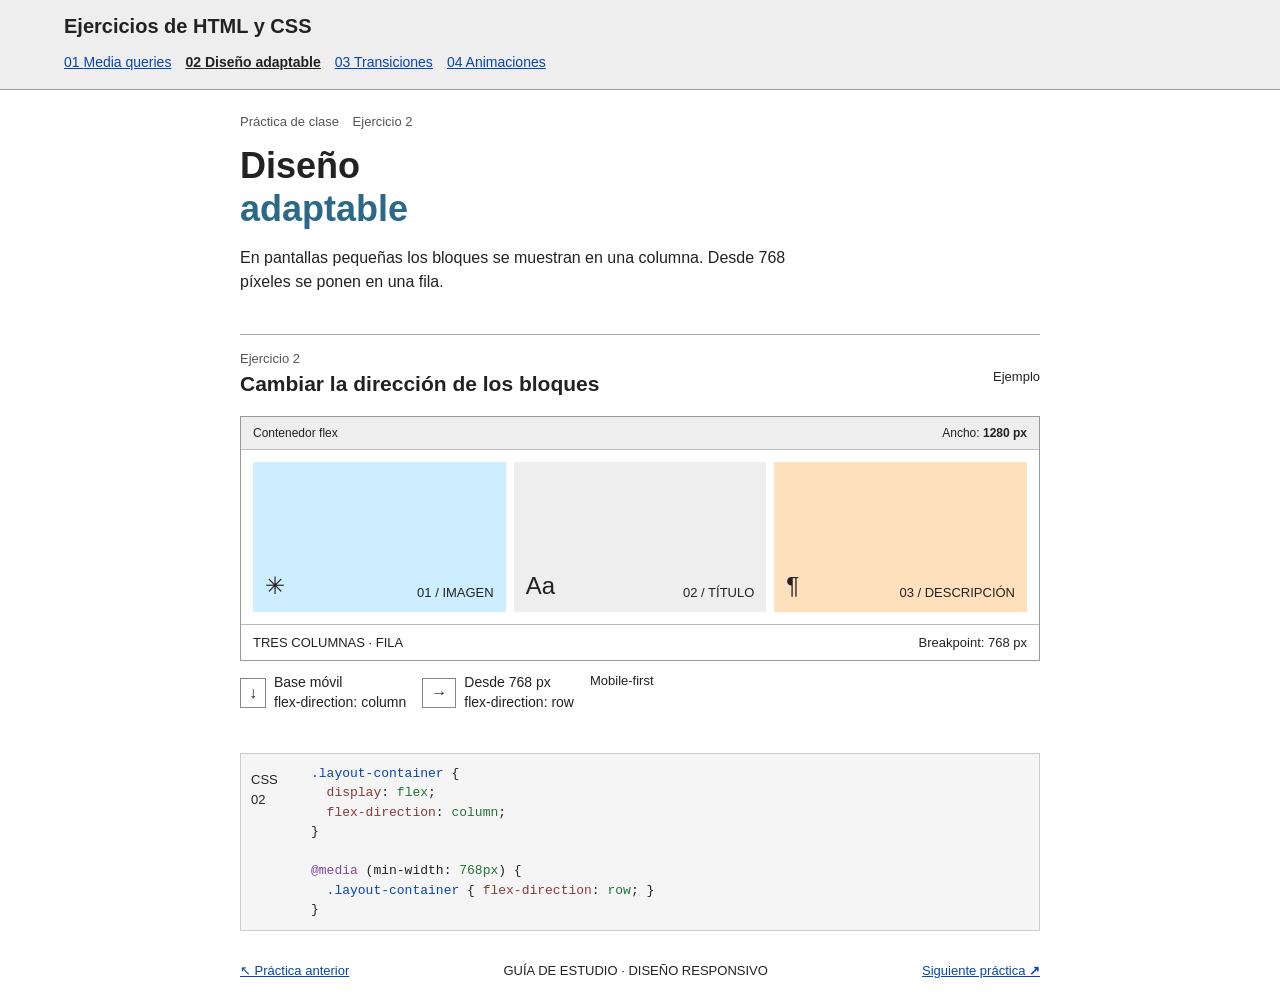
==== pagina 2.html @ 7129fe1b "Add files via upload" ====
<!doctype html>
<html lang="es">
<head>
  <meta charset="utf-8">
  <meta name="viewport" content="width=device-width, initial-scale=1">
  <meta name="theme-color" content="#f5f4ee">
  <title>Práctica 2 · Diseño adaptable</title>
  <link rel="stylesheet" href="css/estilos.css">
</head>
<body id="pagina2">
  <header class="site-header">
    <a class="wordmark" href="pagina 1.html" aria-label="Inicio de las prácticas">Ejercicios de HTML y CSS</a>
    <nav class="page-nav" aria-label="Ejercicios">
      <a href="pagina 1.html">01 <span>Media queries</span></a>
      <a class="active" href="pagina 2.html" aria-current="page">02 <span>Diseño adaptable</span></a>
      <a href="pagina 3.html">03 <span>Transiciones</span></a>
      <a href="pagina 4.html">04 <span>Animaciones</span></a>
    </nav>
  </header>
  <main>
    <section class="intro">
      <p class="eyebrow">Práctica de clase <span>Ejercicio 2</span></p>
      <h1>Diseño<br><em>adaptable</em></h1>
      <p class="intro-copy">En pantallas pequeñas los bloques se muestran en una columna. Desde 768 píxeles se ponen en una fila.</p>
    </section>
    <section class="lab" aria-labelledby="layout-title">
      <div class="lab-heading">
        <div><p class="eyebrow">Ejercicio 2</p><h2 id="layout-title">Cambiar la dirección de los bloques</h2></div>
        <span class="live-tag">Ejemplo</span>
      </div>
      <div class="layout-demo">
        <div class="layout-top"><span>Contenedor flex</span><span class="layout-width">Ancho: <b>---</b></span></div>
        <div class="layout-container">
          <article class="layout-tile tile-image"><span class="tile-symbol">✳</span><span>01 / IMAGEN</span></article>
          <article class="layout-tile tile-title"><span class="tile-symbol">Aa</span><span>02 / TÍTULO</span></article>
          <article class="layout-tile tile-copy"><span class="tile-symbol">¶</span><span>03 / DESCRIPCIÓN</span></article>
        </div>
        <div class="layout-status"><span class="layout-state layout-state-mobile">UNA COLUMNA · COLUMNA</span><span class="layout-state layout-state-desktop">TRES COLUMNAS · FILA</span><span>Breakpoint: 768 px</span></div>
      </div>
      <div class="lesson-row">
        <div><span class="lesson-number">↓</span><p>Base móvil<br><span>flex-direction: column</span></p></div>
        <div><span class="lesson-number">→</span><p>Desde 768 px<br><span>flex-direction: row</span></p></div>
        <code>Mobile-first</code>
      </div>
    </section>
    <section class="code-note" aria-label="Ejemplo de CSS">
      <div class="code-label">CSS <span>02</span></div>
      <pre><code><span class="code-selector">.layout-container</span> {
  <span class="code-prop">display</span>: <span class="code-value">flex</span>;
  <span class="code-prop">flex-direction</span>: <span class="code-value">column</span>;
}

<span class="code-keyword">@media</span> (min-width: <span class="code-value">768px</span>) {
  <span class="code-selector">.layout-container</span> { <span class="code-prop">flex-direction</span>: <span class="code-value">row</span>; }
}</code></pre>
    </section>
    <footer class="page-footer"><a href="pagina 1.html">↖ Práctica anterior</a><span>GUÍA DE ESTUDIO · DISEÑO RESPONSIVO</span><a href="pagina 3.html">Siguiente práctica <b>↗</b></a></footer>
  </main>
  <script>
    const widthLabel = document.querySelector('.layout-width b');
    const updateWidth = () => { widthLabel.textContent = `${window.innerWidth} px`; };
    window.addEventListener('resize', updateWidth);
    updateWidth();
  </script>
</body>
</html>
---- css/estilos.css ----
* {
  box-sizing: border-box;
}

body {
  --fondo: white;
  --texto: #222;
  --borde: #999;
  --acento: lightblue;
  --titulo: #356b37;
  margin: 0;
  background: var(--fondo);
  color: var(--texto);
  font-family: Arial, sans-serif;
}

body#pagina2 {
  --acento: #cceeff;
  --titulo: #2c6989;
}

body#pagina3 {
  --acento: lightgreen;
  --titulo: #356b37;
}

body#pagina4 {
  --acento: #ffe0bd;
  --titulo: #9b5b2a;
}

a {
  color: #0645ad;
}

.site-header {
  padding: 15px 5%;
  border-bottom: 1px solid var(--borde);
  background: #eee;
}

.wordmark {
  display: block;
  margin-bottom: 12px;
  color: #222;
  font-size: 20px;
  font-weight: bold;
  text-decoration: none;
}

.wordmark span {
  color: #222;
}

.page-nav {
  display: flex;
  flex-wrap: wrap;
  gap: 14px;
}

.page-nav a {
  padding: 4px 0;
  font-size: 14px;
}

.page-nav a.active {
  color: #222;
  font-weight: bold;
}

main {
  width: 90%;
  max-width: 800px;
  margin: 0 auto;
}

.intro {
  padding: 24px 0;
}

.eyebrow {
  margin: 0;
  color: #555;
  font-size: 13px;
}

.intro > .eyebrow span {
  margin-left: 10px;
}

h1 {
  margin: 15px 0;
  font-size: 36px;
  line-height: 1.2;
}

h1 em {
  color: var(--titulo);
  font-style: normal;
}

.intro-copy {
  max-width: 600px;
  line-height: 1.5;
}

.lab {
  padding: 16px 0;
  border-top: 1px solid #aaa;
}

.lab-heading {
  display: flex;
  align-items: center;
  justify-content: space-between;
  gap: 12px;
  margin-bottom: 14px;
}

.lab-heading h2 {
  margin: 6px 0;
  font-size: 21px;
}

.live-tag {
  font-size: 13px;
}

.live-tag i {
  display: none;
}

.color-demo,
.layout-demo,
.hover-demo,
.card-demo {
  border: 1px solid #999;
  background: white;
}

.demo-top,
.layout-top,
.hover-top,
.card-top {
  display: flex;
  justify-content: space-between;
  gap: 10px;
  padding: 9px 12px;
  border-bottom: 1px solid #bbb;
  background: #eee;
  font-size: 12px;
}

.color-stage {
  min-height: 210px;
  padding: 20px;
  background: var(--acento);
  transition: background-color 0.8s ease;
}

.color-stage::after {
  display: none;
}

.stage-index,
.breakpoint-mark,
.lesson-row code,
.code-label,
.layout-tile,
.layout-status,
.hover-top,
.hover-prompt,
.transform-measure,
.card-top,
.art-caption,
.card-link {
  font-family: Arial, sans-serif;
  font-size: 13px;
}

.color-stage strong {
  display: block;
  margin-top: 12px;
  font-size: 34px;
}

.color-stage p {
  margin: 10px 0;
}

.breakpoint-mark {
  display: flex;
  justify-content: space-between;
  max-width: 300px;
  margin-top: 20px;
  padding-top: 6px;
  border-top: 1px solid #555;
}

.lesson-row {
  display: flex;
  flex-wrap: wrap;
  gap: 16px;
  padding: 12px 0;
}

.lesson-row > div {
  display: flex;
  align-items: center;
  gap: 8px;
}

.lesson-number {
  display: inline-block;
  padding: 5px 8px;
  border: 1px solid #888;
}

.lesson-row p {
  margin: 0;
  font-size: 14px;
  line-height: 1.4;
}

.code-note {
  display: grid;
  grid-template-columns: 60px 1fr;
  margin: 12px 0;
  padding: 10px;
  border: 1px solid #ccc;
  background: #f5f5f5;
}

.code-label {
  padding-top: 8px;
}

.code-label span {
  display: block;
  margin-top: 5px;
}

pre {
  margin: 0;
  overflow-x: auto;
  font: 13px/1.5 'Courier New', monospace;
}

.code-selector {
  color: #0645ad;
}

.code-prop {
  color: #8b3a3a;
}

.code-value {
  color: #26723a;
}

.code-keyword {
  color: #7a4a9e;
}

.page-footer {
  display: flex;
  flex-wrap: wrap;
  justify-content: space-between;
  gap: 12px;
  padding: 20px 0;
  font-size: 13px;
}

.layout-container {
  display: flex;
  flex-direction: column;
  gap: 8px;
  padding: 12px;
}

.layout-tile {
  display: flex;
  min-height: 70px;
  align-items: center;
  justify-content: space-between;
  padding: 12px;
}

.tile-image {
  background: var(--acento);
}

.tile-title {
  background: #eee;
}

.tile-copy {
  background: #ffe0bd;
}

.tile-symbol {
  font-size: 24px;
}

.layout-status {
  display: flex;
  justify-content: space-between;
  gap: 10px;
  padding: 10px 12px;
  border-top: 1px solid #bbb;
}

.layout-state-desktop {
  display: none;
}

.hover-stage {
  display: flex;
  min-height: 240px;
  align-items: center;
  justify-content: space-around;
  gap: 14px;
  padding: 20px;
}

.transform-target {
  width: 80px;
  height: 80px;
  border: 1px solid #555;
  background: var(--acento);
  cursor: pointer;
  transition: transform 0.5s ease, background-color 0.5s ease;
}

.transform-target span {
  font-size: 28px;
}

.transform-target:hover,
.transform-target:focus-visible {
  transform: scale(1.35) rotate(5deg);
  background: orange;
}

.transform-target:focus-visible {
  outline: 2px solid black;
  outline-offset: 3px;
}

.hover-prompt {
  line-height: 1.5;
}

.transform-measure {
  display: flex;
  align-items: center;
  gap: 8px;
}

.transform-measure i {
  width: 40px;
  border-top: 1px solid #555;
}

.card-demo {
  padding-bottom: 12px;
}

.card-top {
  margin-bottom: 12px;
}

.study-card {
  width: 90%;
  max-width: 570px;
  margin: 0 auto;
  overflow: hidden;
  border: 1px solid #aaa;
  background: white;
  animation: latido 1.2s ease-in-out infinite;
}

.card-art {
  position: relative;
  min-height: 180px;
  overflow: hidden;
  background: var(--acento);
}

.card-art::before {
  display: none;
}

.sun {
  position: absolute;
  top: 25px;
  left: 50%;
  width: 60px;
  height: 60px;
  transform: translateX(-50%);
  border-radius: 50%;
  background: orange;
}

.mountain {
  position: absolute;
  right: 0;
  bottom: 0;
  width: 100%;
  height: 65px;
  background: #7ca37c;
}

.mountain-back {
  right: 35%;
  height: 90px;
  background: #9db89d;
}

.mountain-front {
  height: 45px;
  background: #527952;
}

.art-caption {
  position: absolute;
  bottom: 8px;
  left: 10px;
}

.card-content {
  padding: 16px;
}

.card-content h3 {
  margin: 10px 0;
  font-size: 23px;
}

.card-content > p:not(.eyebrow) {
  line-height: 1.5;
}

.card-link {
  display: inline-block;
  margin-top: 8px;
}

@keyframes latido {
  0%, 100% { transform: scale(1); }
  50% { transform: scale(1.07); }
}

@keyframes aparecer {
  from { opacity: 0; transform: translateY(25px); }
  to { opacity: 1; transform: translateY(0); }
}

.layout-tile {
  animation: aparecer 0.7s ease-out both;
}

.layout-tile:nth-child(2) {
  animation-delay: 0.2s;
}

.layout-tile:nth-child(3) {
  animation-delay: 0.4s;
}

@media (min-width: 601px) {
  body#pagina1 {
    --acento: lightgreen;
  }
}

@media (min-width: 768px) {
  .layout-container {
    flex-direction: row;
  }

  .layout-tile {
    min-height: 150px;
    flex: 1;
    align-items: flex-end;
  }

  .layout-state-mobile {
    display: none;
  }

  .layout-state-desktop {
    display: inline;
  }

  .study-card {
    display: flex;
    max-width: 760px;
    align-items: stretch;
  }

  .card-art {
    width: 42%;
    min-height: 230px;
    flex: 0 0 42%;
  }

  .card-content {
    display: flex;
    flex: 1;
    flex-direction: column;
    justify-content: center;
  }
}

@media (max-width: 600px) {
  .site-header {
    padding: 12px 5%;
  }

  .page-nav {
    gap: 10px;
  }

  .page-nav a {
    font-size: 13px;
  }

  h1 {
    font-size: 31px;
  }

  .hover-stage {
    flex-wrap: wrap;
  }

  .transform-measure {
    width: 100%;
    justify-content: center;
  }
}

@media (prefers-reduced-motion: reduce) {
  .study-card {
    animation: latido-suave 3s ease-in-out infinite;
  }

  .layout-tile {
    animation: aparecer-suave 1.2s ease-out both;
  }
}

@keyframes latido-suave {
  0%, 100% { transform: scale(1); }
  50% { transform: scale(1.03); }
}

@keyframes aparecer-suave {
  from { opacity: 0; transform: translateY(8px); }
  to { opacity: 1; transform: translateY(0); }
}
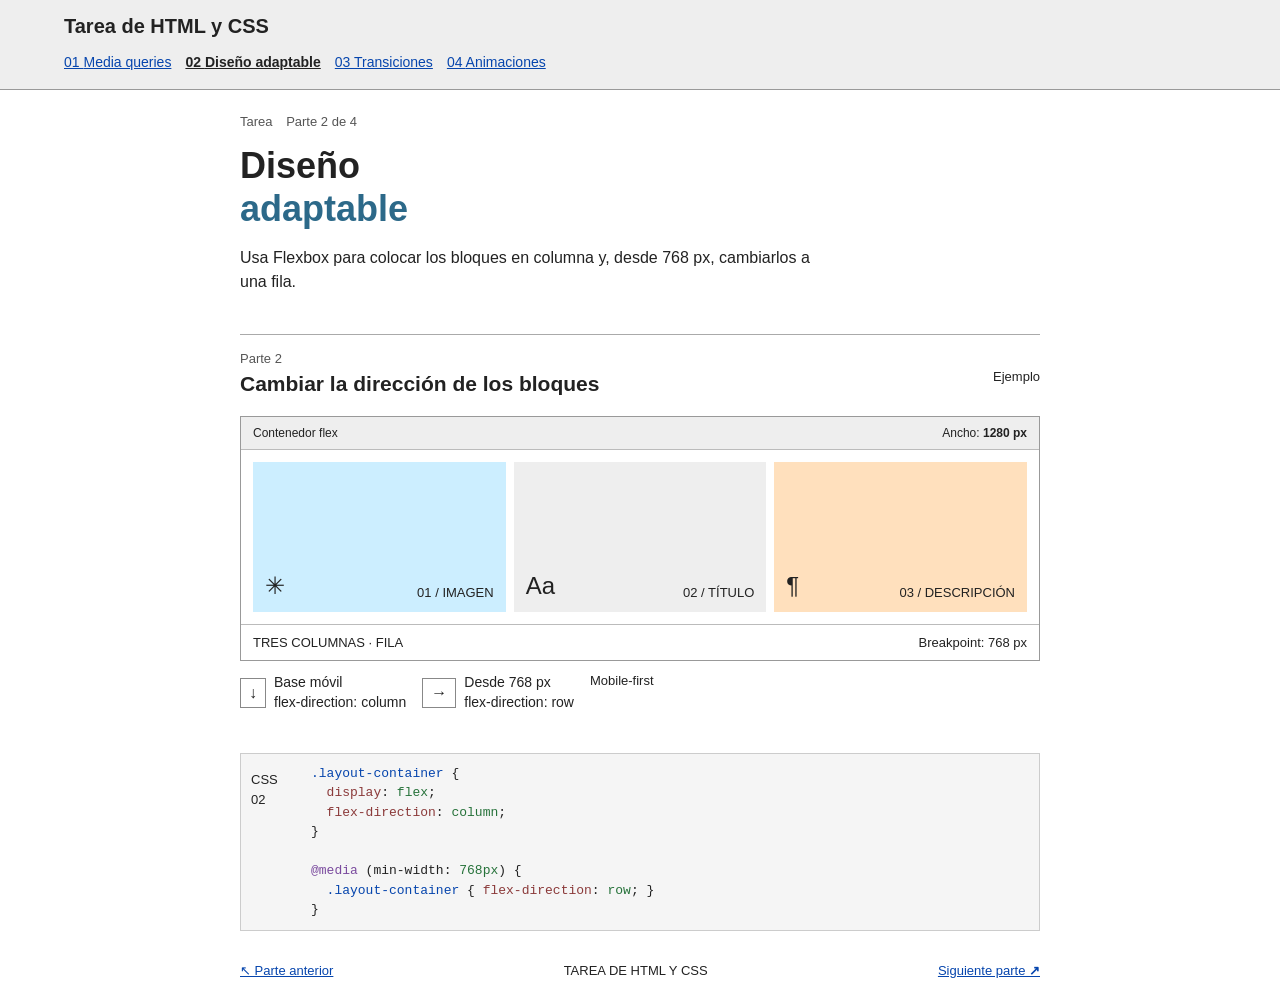
==== commit 98f079b6: "Update pagina 2.html" ====
--- a/pagina 2.html
+++ b/pagina 2.html
@@ -4,14 +4,14 @@
   <meta charset="utf-8">
   <meta name="viewport" content="width=device-width, initial-scale=1">
   <meta name="theme-color" content="#f5f4ee">
-  <title>Práctica 2 · Diseño adaptable</title>
+  <title>Tarea · Parte 2: Diseño adaptable</title>
   <link rel="stylesheet" href="css/estilos.css">
 </head>
 <body id="pagina2">
   <header class="site-header">
-    <a class="wordmark" href="pagina 1.html" aria-label="Inicio de las prácticas">Ejercicios de HTML y CSS</a>
-    <nav class="page-nav" aria-label="Ejercicios">
-      <a href="pagina 1.html">01 <span>Media queries</span></a>
+    <a class="wordmark" href="index.html" aria-label="Inicio de la tarea">Tarea de HTML y CSS</a>
+    <nav class="page-nav" aria-label="Partes de la tarea">
+      <a href="index.html">01 <span>Media queries</span></a>
       <a class="active" href="pagina 2.html" aria-current="page">02 <span>Diseño adaptable</span></a>
       <a href="pagina 3.html">03 <span>Transiciones</span></a>
       <a href="pagina 4.html">04 <span>Animaciones</span></a>
@@ -19,13 +19,13 @@
   </header>
   <main>
     <section class="intro">
-      <p class="eyebrow">Práctica de clase <span>Ejercicio 2</span></p>
+      <p class="eyebrow">Tarea <span>Parte 2 de 4</span></p>
       <h1>Diseño<br><em>adaptable</em></h1>
-      <p class="intro-copy">En pantallas pequeñas los bloques se muestran en una columna. Desde 768 píxeles se ponen en una fila.</p>
+      <p class="intro-copy">Usa Flexbox para colocar los bloques en columna y, desde 768 px, cambiarlos a una fila.</p>
     </section>
     <section class="lab" aria-labelledby="layout-title">
       <div class="lab-heading">
-        <div><p class="eyebrow">Ejercicio 2</p><h2 id="layout-title">Cambiar la dirección de los bloques</h2></div>
+        <div><p class="eyebrow">Parte 2</p><h2 id="layout-title">Cambiar la dirección de los bloques</h2></div>
         <span class="live-tag">Ejemplo</span>
       </div>
       <div class="layout-demo">
@@ -54,7 +54,7 @@
   <span class="code-selector">.layout-container</span> { <span class="code-prop">flex-direction</span>: <span class="code-value">row</span>; }
 }</code></pre>
     </section>
-    <footer class="page-footer"><a href="pagina 1.html">↖ Práctica anterior</a><span>GUÍA DE ESTUDIO · DISEÑO RESPONSIVO</span><a href="pagina 3.html">Siguiente práctica <b>↗</b></a></footer>
+    <footer class="page-footer"><a href="index.html">↖ Parte anterior</a><span>TAREA DE HTML Y CSS</span><a href="pagina 3.html">Siguiente parte <b>↗</b></a></footer>
   </main>
   <script>
     const widthLabel = document.querySelector('.layout-width b');
@@ -63,4 +63,4 @@
     updateWidth();
   </script>
 </body>
-</html>+</html>
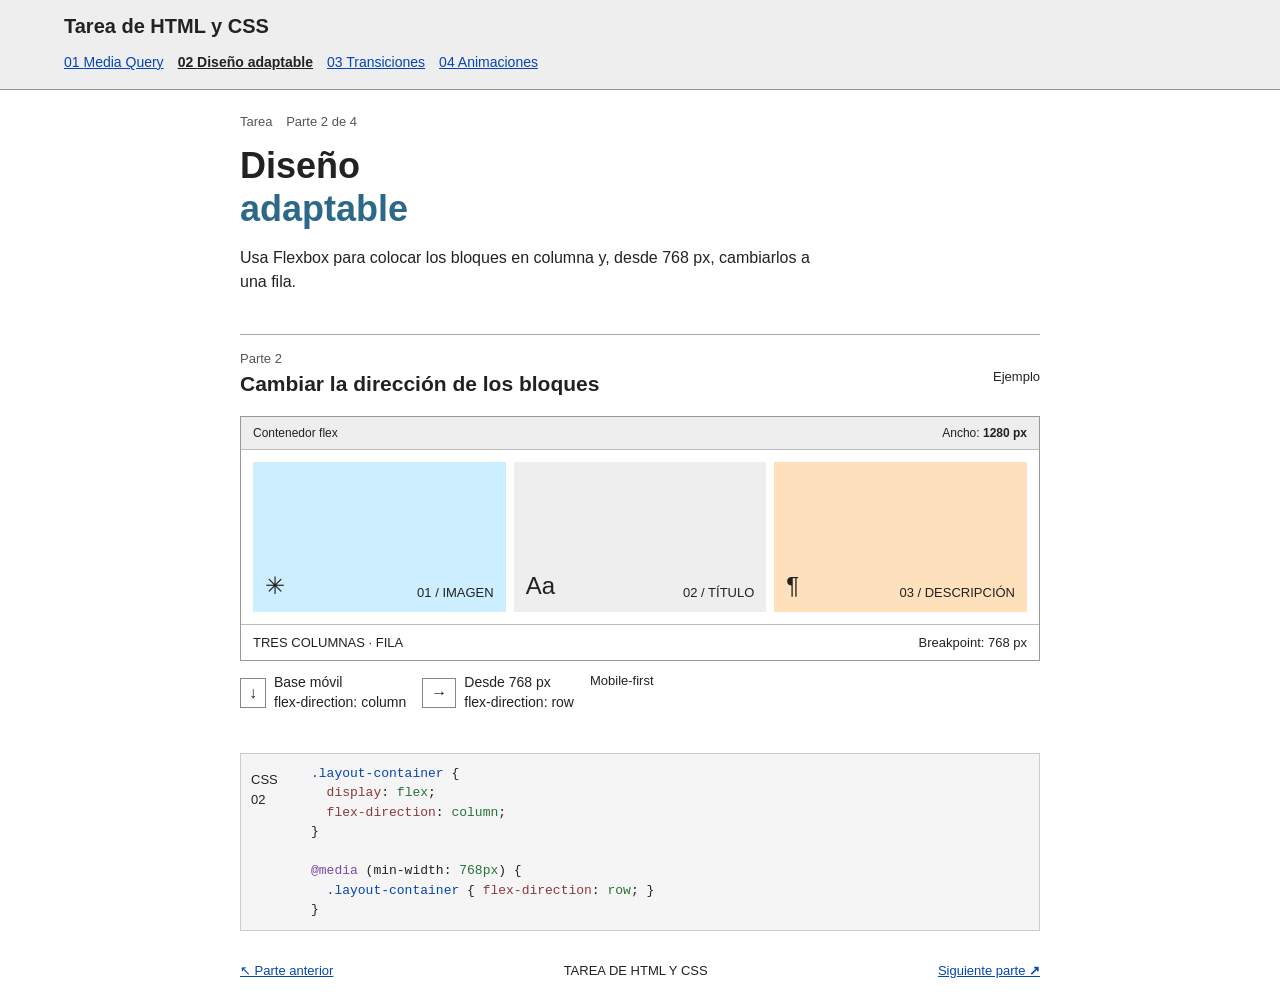
==== commit 4033ffef: "Fix HTML formatting and update structure" ====
--- a/pagina 2.html
+++ b/pagina 2.html
@@ -11,7 +11,7 @@
   <header class="site-header">
     <a class="wordmark" href="index.html" aria-label="Inicio de la tarea">Tarea de HTML y CSS</a>
     <nav class="page-nav" aria-label="Partes de la tarea">
-      <a href="index.html">01 <span>Media queries</span></a>
+      <a href="index.html">01 <span>Media Query</span></a>
       <a class="active" href="pagina 2.html" aria-current="page">02 <span>Diseño adaptable</span></a>
       <a href="pagina 3.html">03 <span>Transiciones</span></a>
       <a href="pagina 4.html">04 <span>Animaciones</span></a>
